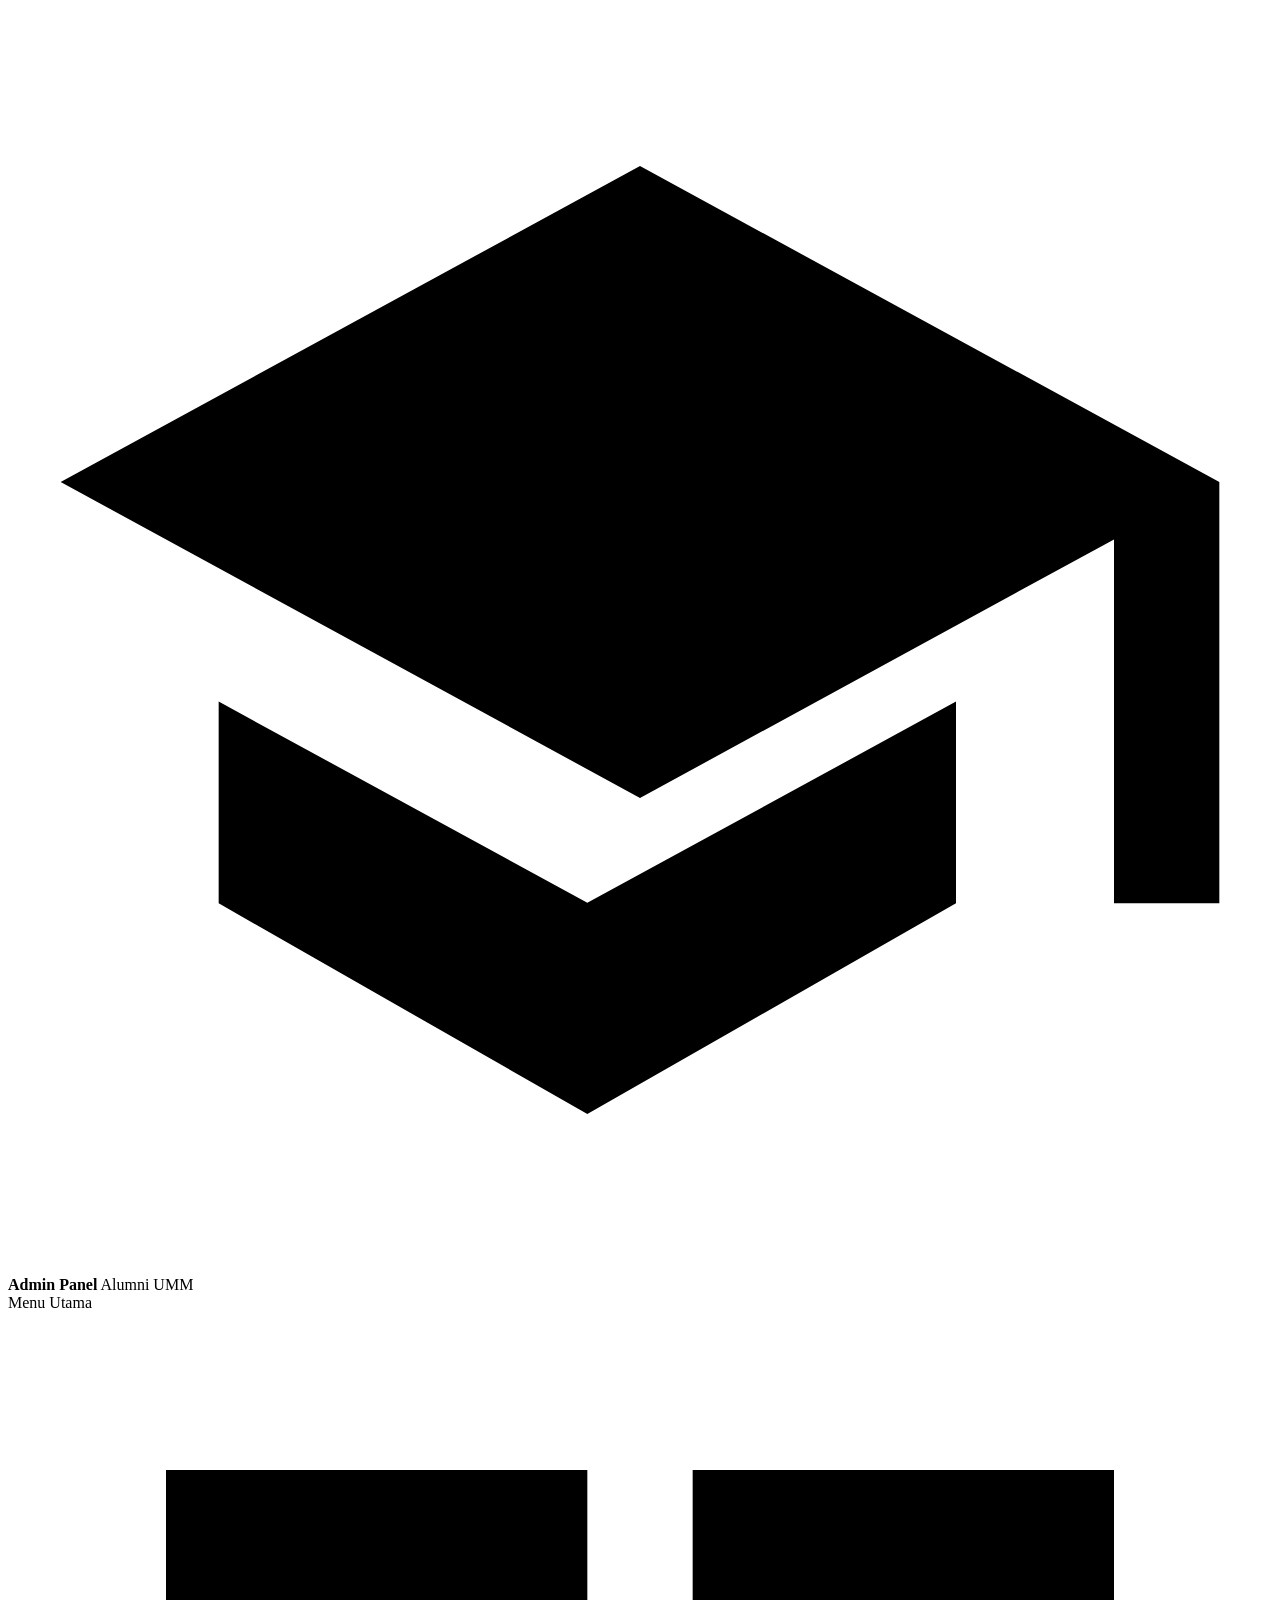
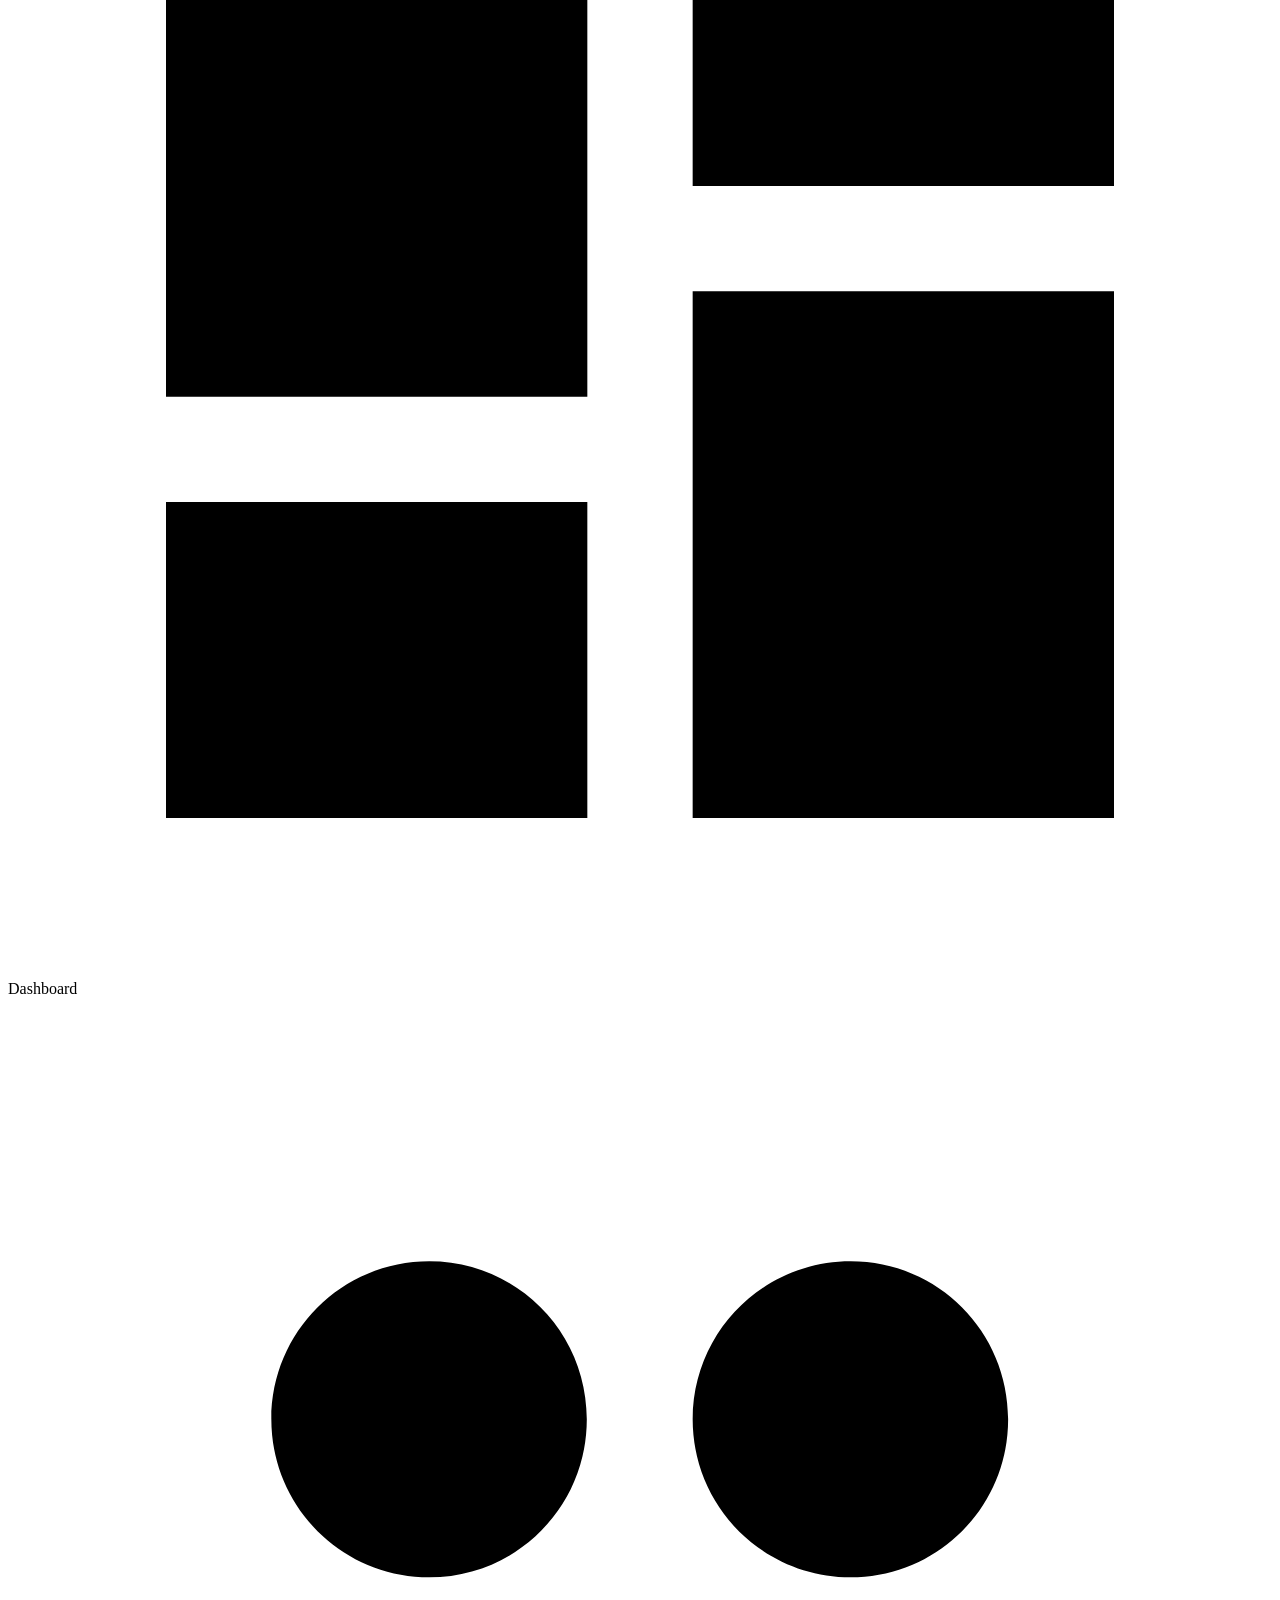
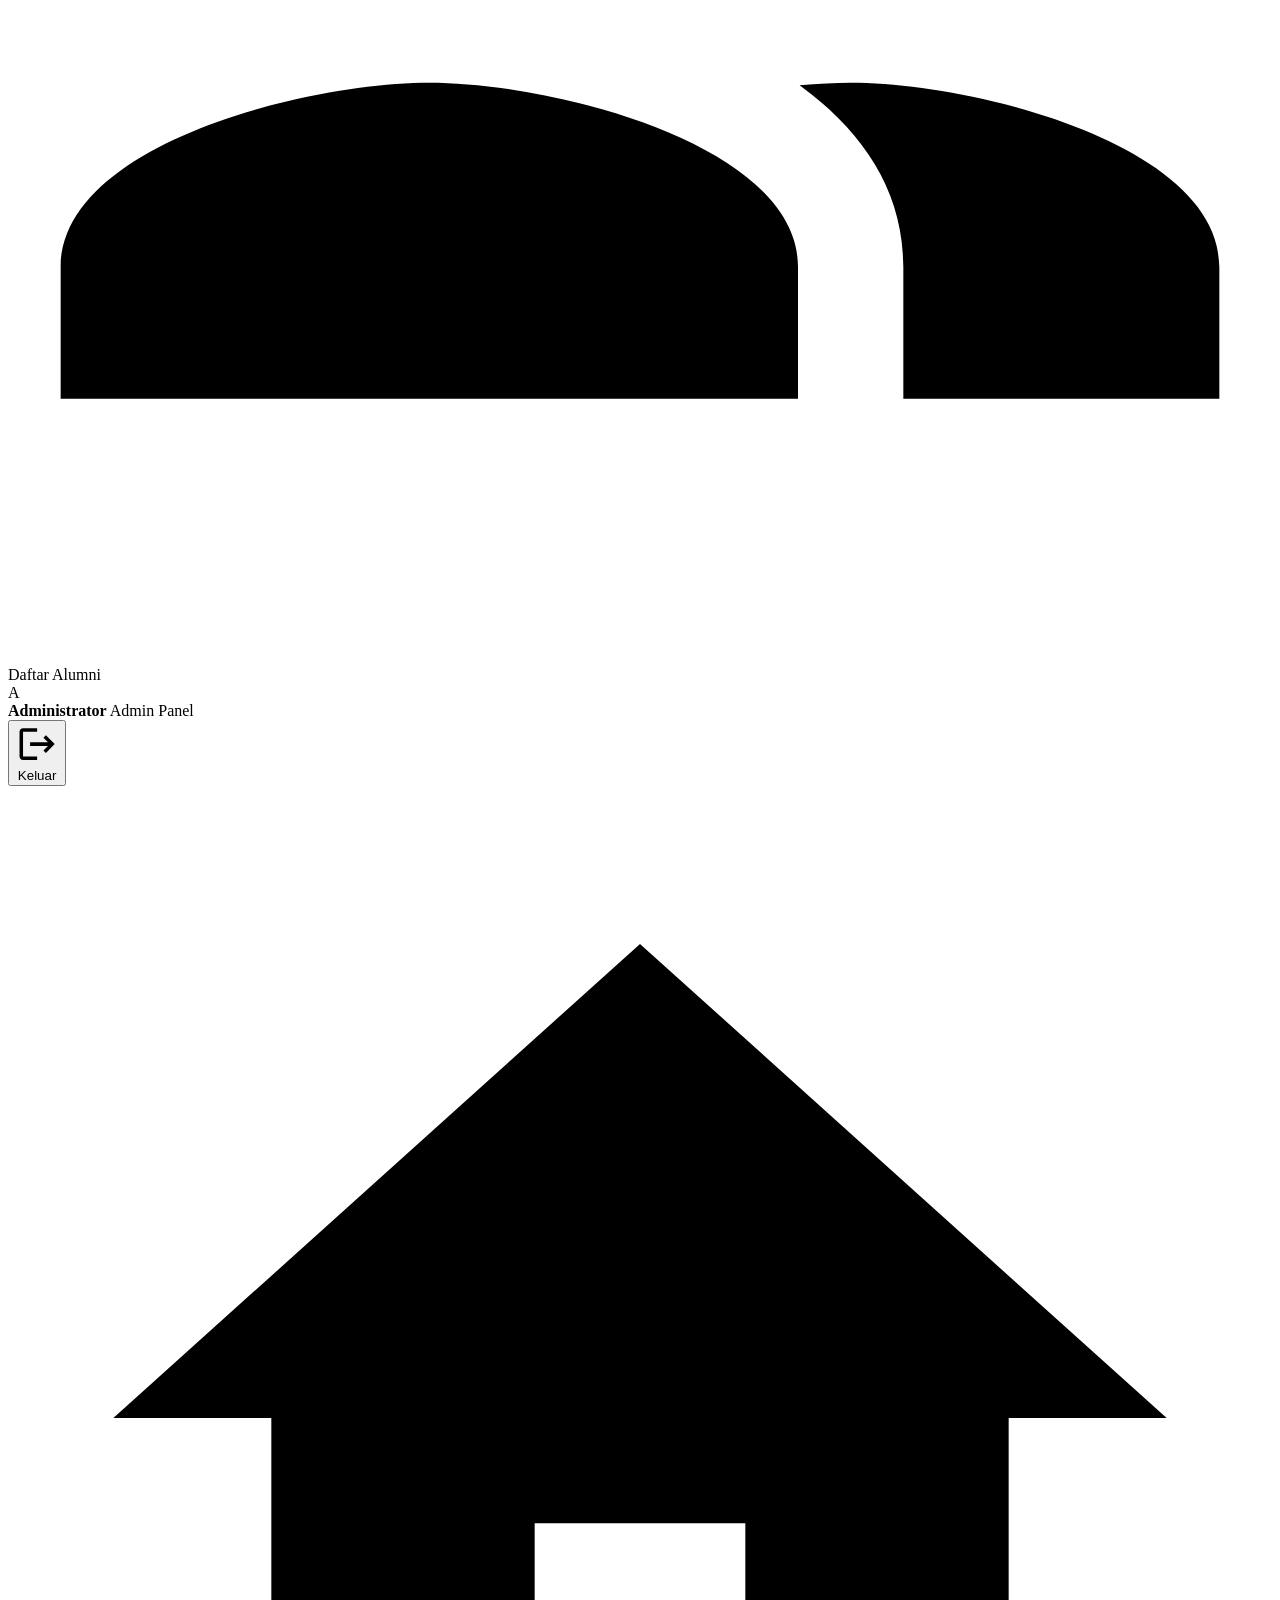
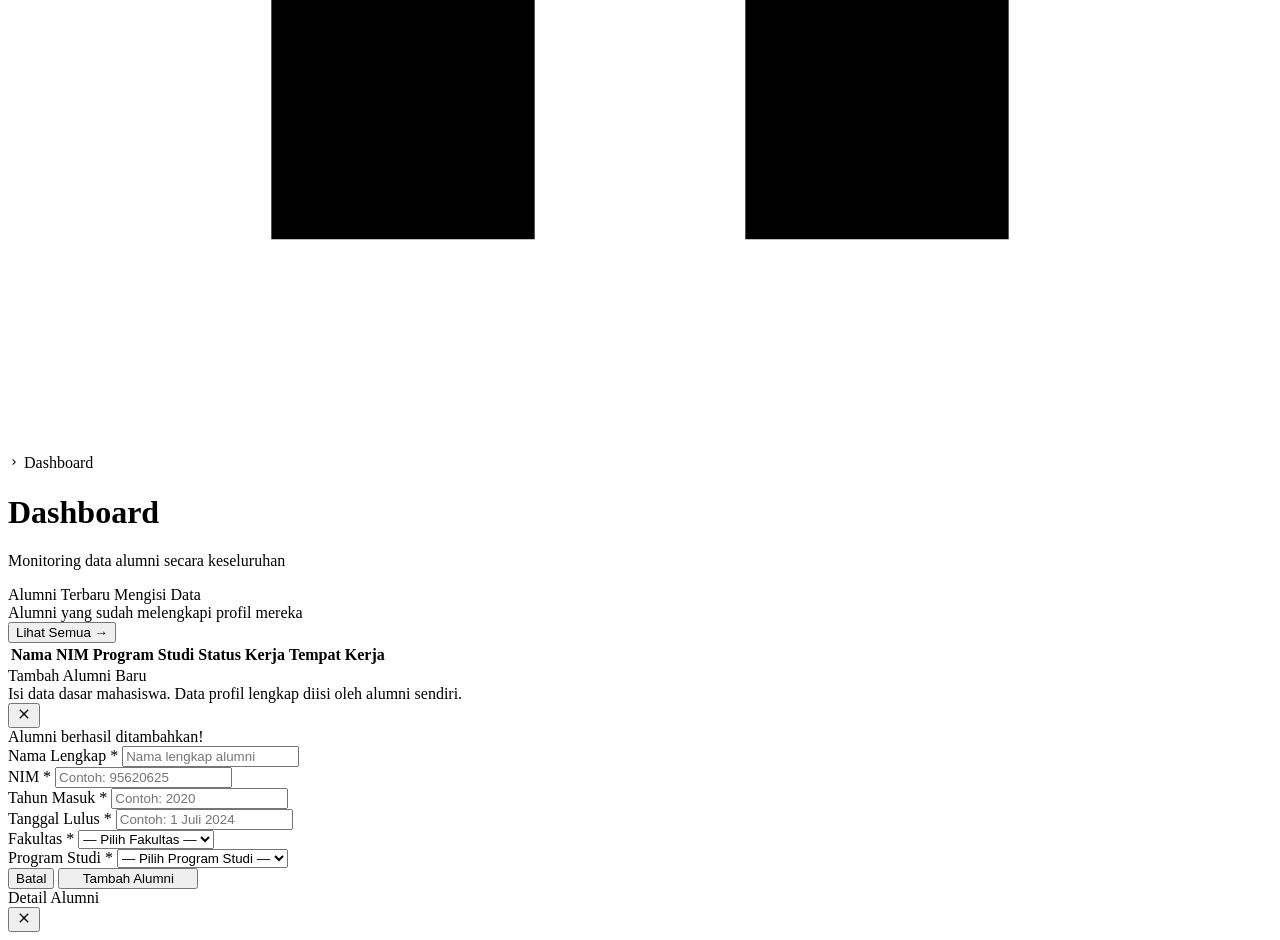
==== pages/dashboard-admin.html @ e49fd993 "Rename dashboard-admin.html to pages/dashboard-admin.html" ====
<!DOCTYPE html>
<html lang="id">
<head>
  <meta charset="UTF-8">
  <meta name="viewport" content="width=device-width, initial-scale=1.0">
  <title>Dashboard Admin — Alumni UMM</title>
  <link rel="stylesheet" href="../css/style.css">
</head>
<body>
<div class="dashboard-layout">

  <!-- SIDEBAR -->
  <aside class="sidebar">
    <div class="sidebar-header">
      <div class="sidebar-brand">
        <div class="sidebar-brand-icon">
          <svg viewBox="0 0 24 24"><path d="M12 3L1 9l11 6 9-4.91V17h2V9L12 3zm-1 13.99l-7-3.82V17l7 4 7-4v-3.83l-7 3.82z"/></svg>
        </div>
        <div class="sidebar-brand-text">
          <strong>Admin Panel</strong>
          <span>Alumni UMM</span>
        </div>
      </div>
    </div>

    <nav class="sidebar-nav">
      <div class="sidebar-section-label">Menu Utama</div>
      <a class="nav-item active" onclick="showPage('dashboard')">
        <svg viewBox="0 0 24 24" fill="currentColor"><path d="M3 13h8V3H3v10zm0 8h8v-6H3v6zm10 0h8V11h-8v10zm0-18v6h8V3h-8z"/></svg>
        Dashboard
      </a>
      <a class="nav-item" onclick="showPage('alumni')">
        <svg viewBox="0 0 24 24" fill="currentColor"><path d="M16 11c1.66 0 2.99-1.34 2.99-3S17.66 5 16 5c-1.66 0-3 1.34-3 3s1.34 3 3 3zm-8 0c1.66 0 2.99-1.34 2.99-3S9.66 5 8 5C6.34 5 5 6.34 5 8s1.34 3 3 3zm0 2c-2.33 0-7 1.17-7 3.5V19h14v-2.5c0-2.33-4.67-3.5-7-3.5zm8 0c-.29 0-.62.02-.97.05 1.16.84 1.97 1.97 1.97 3.45V19h6v-2.5c0-2.33-4.67-3.5-7-3.5z"/></svg>
        Daftar Alumni
      </a>
    </nav>

    <div class="sidebar-footer">
      <div class="user-info">
        <div class="user-avatar">A</div>
        <div class="user-meta">
          <strong>Administrator</strong>
          <span>Admin Panel</span>
        </div>
      </div>
      <button class="btn-logout" onclick="doLogout()">
        <svg viewBox="0 0 24 24" fill="currentColor"><path d="M17 7l-1.41 1.41L18.17 11H8v2h10.17l-2.58 2.58L17 17l5-5zM4 5h8V3H4c-1.1 0-2 .9-2 2v14c0 1.1.9 2 2 2h8v-2H4V5z"/></svg>
        Keluar
      </button>
    </div>
  </aside>

  <!-- MAIN CONTENT -->
  <main class="main-content">
    <header class="topbar">
      <div class="topbar-breadcrumb">
        <svg viewBox="0 0 24 24" fill="currentColor"><path d="M10 20v-6h4v6h5v-8h3L12 3 2 12h3v8z"/></svg>
        <svg viewBox="0 0 24 24" fill="currentColor" style="width:12px;height:12px"><path d="M10 6L8.59 7.41 13.17 12l-4.58 4.59L10 18l6-6z"/></svg>
        <span class="current" id="breadcrumb">Dashboard</span>
      </div>
      <div class="topbar-date" id="dateDisplay"></div>
    </header>

    <!-- PAGE: DASHBOARD -->
    <div class="page-content" id="page-dashboard">
      <div class="page-header">
        <h1 class="page-title">Dashboard</h1>
        <p class="page-desc">Monitoring data alumni secara keseluruhan</p>
      </div>

      <div class="stats-grid" id="statsGrid"></div>

      <!-- Quick table preview -->
      <div class="table-wrapper">
        <div class="table-header">
          <div>
            <div class="table-title">Alumni Terbaru Mengisi Data</div>
            <div class="table-subtitle">Alumni yang sudah melengkapi profil mereka</div>
          </div>
          <button class="btn btn-secondary btn-sm" onclick="showPage('alumni')">Lihat Semua →</button>
        </div>
        <div class="table-scroll">
          <table>
            <thead>
              <tr>
                <th>Nama</th>
                <th>NIM</th>
                <th>Program Studi</th>
                <th>Status Kerja</th>
                <th>Tempat Kerja</th>
              </tr>
            </thead>
            <tbody id="dashboardTableBody"></tbody>
          </table>
        </div>
      </div>
    </div>

    <!-- PAGE: DAFTAR ALUMNI -->
    <div class="page-content" id="page-alumni" style="display:none">
      <div class="page-header" style="display:flex;align-items:center;justify-content:space-between;flex-wrap:wrap;gap:1rem">
        <div>
          <h1 class="page-title">Daftar Alumni</h1>
          <p class="page-desc">Kelola dan pantau data seluruh alumni</p>
        </div>
        <button class="btn btn-primary btn-sm" onclick="openAddModal()">
          <svg viewBox="0 0 24 24" width="16" height="16" fill="white"><path d="M19 13h-6v6h-2v-6H5v-2h6V5h2v6h6v2z"/></svg>
          Tambah Alumni Baru
        </button>
      </div>

      <div class="table-wrapper">
        <div class="table-header">
          <div>
            <div class="table-title">Data Alumni</div>
            <div class="table-subtitle" id="tableSubtitle">Memuat data...</div>
          </div>
          <div class="table-controls">
            <input type="text" class="search-input" id="searchInput" placeholder="🔍 Cari nama / NIM...">
            <select class="filter-select" id="filterStatus">
              <option value="">Semua Status</option>
              <option value="filled">Sudah Isi</option>
              <option value="empty">Belum Isi</option>
            </select>
            <select class="filter-select" id="filterFakultas">
              <option value="">Semua Fakultas</option>
            </select>
          </div>
        </div>
        <div class="table-scroll">
          <table>
            <thead>
              <tr>
                <th>#</th>
                <th>Nama Alumni</th>
                <th>NIM</th>
                <th>Fakultas / Prodi</th>
                <th>Tahun Lulus</th>
                <th>Status Data</th>
                <th>Status Kerja</th>
                <th>Aksi</th>
              </tr>
            </thead>
            <tbody id="alumniTableBody"></tbody>
          </table>
        </div>
        <div class="table-footer">
          <span id="tableInfo"></span>
          <div class="pagination" id="pagination"></div>
        </div>
      </div>
    </div>
  </main>
</div>

<!-- MODAL: TAMBAH ALUMNI -->
<div class="modal-overlay" id="addModal">
  <div class="modal">
    <div class="modal-header">
      <div>
        <div class="modal-title">Tambah Alumni Baru</div>
        <div class="modal-subtitle">Isi data dasar mahasiswa. Data profil lengkap diisi oleh alumni sendiri.</div>
      </div>
      <button class="modal-close" onclick="closeModal('addModal')">
        <svg viewBox="0 0 24 24" width="16" height="16" fill="currentColor"><path d="M19 6.41L17.59 5 12 10.59 6.41 5 5 6.41 10.59 12 5 17.59 6.41 19 12 13.41 17.59 19 19 17.59 13.41 12z"/></svg>
      </button>
    </div>
    <div class="modal-body">
      <div class="error-msg" id="addError"></div>
      <div class="success-msg" id="addSuccess">Alumni berhasil ditambahkan!</div>

      <div class="form-group">
        <label class="form-label">Nama Lengkap *</label>
        <input type="text" id="add_nama" class="form-control" placeholder="Nama lengkap alumni">
      </div>
      <div class="form-grid">
        <div class="form-group">
          <label class="form-label">NIM *</label>
          <input type="text" id="add_nim" class="form-control" placeholder="Contoh: 95620625">
        </div>
        <div class="form-group">
          <label class="form-label">Tahun Masuk *</label>
          <input type="text" id="add_tahun_masuk" class="form-control" placeholder="Contoh: 2020">
        </div>
      </div>
      <div class="form-group">
        <label class="form-label">Tanggal Lulus *</label>
        <input type="text" id="add_tanggal_lulus" class="form-control" placeholder="Contoh: 1 Juli 2024">
      </div>
      <div class="form-group">
        <label class="form-label">Fakultas *</label>
        <select id="add_fakultas" class="form-control">
          <option value="">— Pilih Fakultas —</option>
        </select>
      </div>
      <div class="form-group">
        <label class="form-label">Program Studi *</label>
        <select id="add_prodi" class="form-control">
          <option value="">— Pilih Program Studi —</option>
        </select>
      </div>
    </div>
    <div class="modal-footer">
      <button class="btn btn-secondary" onclick="closeModal('addModal')">Batal</button>
      <button class="btn btn-primary" onclick="submitAddAlumni()" style="width:auto;min-width:140px">
        Tambah Alumni
      </button>
    </div>
  </div>
</div>

<!-- MODAL: DETAIL ALUMNI -->
<div class="modal-overlay" id="detailModal">
  <div class="modal" style="max-width:580px">
    <div class="modal-header">
      <div>
        <div class="modal-title" id="detailName">Detail Alumni</div>
        <div class="modal-subtitle" id="detailSubtitle"></div>
      </div>
      <button class="modal-close" onclick="closeModal('detailModal')">
        <svg viewBox="0 0 24 24" width="16" height="16" fill="currentColor"><path d="M19 6.41L17.59 5 12 10.59 6.41 5 5 6.41 10.59 12 5 17.59 6.41 19 12 13.41 17.59 19 19 17.59 13.41 12z"/></svg>
      </button>
    </div>
    <div class="modal-body" id="detailBody"></div>
  </div>
</div>

<!-- TOAST -->
<div class="toast" id="toast">
  <span class="toast-icon" id="toastIcon"></span>
  <span id="toastMsg"></span>
</div>

<script src="../js/script.js"></script>
<script>
  // Auth guard
  if (!isAdminLoggedIn()) window.location.href = 'admin-login.html';

  // Date display
  const d = new Date();
  document.getElementById('dateDisplay').textContent = d.toLocaleDateString('id-ID', {
    weekday: 'short', day: 'numeric', month: 'short', year: 'numeric'
  });

  // Populate fakultas filter and add modal
  const fSel = document.getElementById('filterFakultas');
  const addFakSel = document.getElementById('add_fakultas');
  FAKULTAS_LIST.forEach(f => {
    fSel.innerHTML += `<option value="${f}">${f}</option>`;
    addFakSel.innerHTML += `<option value="${f}">${f}</option>`;
  });

  const addProdiSel = document.getElementById('add_prodi');
  PRODI_LIST.forEach(p => {
    addProdiSel.innerHTML += `<option value="${p}">${p}</option>`;
  });

  // =====================
  // PAGE NAVIGATION
  // =====================
  function showPage(page) {
    document.getElementById('page-dashboard').style.display = page === 'dashboard' ? 'block' : 'none';
    document.getElementById('page-alumni').style.display = page === 'alumni' ? 'block' : 'none';
    document.querySelectorAll('.nav-item').forEach((el, i) => {
      el.classList.toggle('active', (page === 'dashboard' && i === 0) || (page === 'alumni' && i === 1));
    });
    document.getElementById('breadcrumb').textContent = page === 'dashboard' ? 'Dashboard' : 'Daftar Alumni';
    if (page === 'dashboard') renderDashboard();
    if (page === 'alumni') { currentPage = 1; renderTable(); }
  }

  // =====================
  // DASHBOARD
  // =====================
  function renderDashboard() {
    const s = getStats();
    const pct = s.total > 0 ? Math.round((s.filled / s.total) * 100) : 0;

    document.getElementById('statsGrid').innerHTML = `
      <div class="stat-card" style="animation-delay:0s">
        <div class="stat-icon red">
          <svg viewBox="0 0 24 24"><path d="M16 11c1.66 0 2.99-1.34 2.99-3S17.66 5 16 5c-1.66 0-3 1.34-3 3s1.34 3 3 3zm-8 0c1.66 0 2.99-1.34 2.99-3S9.66 5 8 5C6.34 5 5 6.34 5 8s1.34 3 3 3zm0 2c-2.33 0-7 1.17-7 3.5V19h14v-2.5c0-2.33-4.67-3.5-7-3.5zm8 0c-.29 0-.62.02-.97.05 1.16.84 1.97 1.97 1.97 3.45V19h6v-2.5c0-2.33-4.67-3.5-7-3.5z"/></svg>
        </div>
        <div class="stat-info">
          <div class="stat-label">Total Alumni</div>
          <div class="stat-value red">${s.total}</div>
        </div>
      </div>
      <div class="stat-card" style="animation-delay:0.1s">
        <div class="stat-icon green">
          <svg viewBox="0 0 24 24"><path d="M9 16.17L4.83 12l-1.42 1.41L9 19 21 7l-1.41-1.41L9 16.17z"/></svg>
        </div>
        <div class="stat-info">
          <div class="stat-label">Data Terisi</div>
          <div class="stat-value green">${s.filled}</div>
        </div>
      </div>
      <div class="stat-card" style="animation-delay:0.2s">
        <div class="stat-icon amber">
          <svg viewBox="0 0 24 24"><path d="M12 2C6.48 2 2 6.48 2 12s4.48 10 10 10 10-4.48 10-10S17.52 2 12 2zm1 15h-2v-2h2v2zm0-4h-2V7h2v6z"/></svg>
        </div>
        <div class="stat-info">
          <div class="stat-label">Belum Isi</div>
          <div class="stat-value amber">${s.empty}</div>
        </div>
      </div>
      <div class="stat-card" style="animation-delay:0.3s">
        <div class="stat-icon teal">
          <svg viewBox="0 0 24 24"><path d="M19 3H5c-1.1 0-2 .9-2 2v14c0 1.1.9 2 2 2h14c1.1 0 2-.9 2-2V5c0-1.1-.9-2-2-2zM9 17H7v-7h2v7zm4 0h-2V7h2v10zm4 0h-2v-4h2v4z"/></svg>
        </div>
        <div class="stat-info">
          <div class="stat-label">Kelengkapan</div>
          <div class="stat-value teal">${pct}%</div>
        </div>
      </div>
    `;

    // Quick table - filled alumni
    const filled = getAllAlumni().filter(a => isDataFilled(a)).slice(0, 8);
    const tbody = document.getElementById('dashboardTableBody');
    if (filled.length === 0) {
      tbody.innerHTML = `<tr><td colspan="5" style="text-align:center;color:var(--text-muted);padding:2rem">Belum ada alumni yang mengisi data</td></tr>`;
      return;
    }
    tbody.innerHTML = filled.map(a => `
      <tr>
        <td class="td-nama">${a.nama}</td>
        <td class="td-nim">${a.nim}</td>
        <td class="td-prodi" style="font-size:0.8rem;color:var(--text-secondary)">${a.prodi}</td>
        <td>${a.status ? `<span class="badge badge-${a.status.toLowerCase()}">${a.status}</span>` : '<span style="color:var(--text-muted);font-size:0.8rem">—</span>'}</td>
        <td style="font-size:0.82rem;color:var(--text-secondary)">${a.tempat_kerja || '—'}</td>
      </tr>
    `).join('');
  }

  // =====================
  // ALUMNI TABLE
  // =====================
  let currentPage = 1;
  const perPage = 15;
  let filteredData = [];

  function renderTable() {
    const search = document.getElementById('searchInput').value.toLowerCase();
    const statusF = document.getElementById('filterStatus').value;
    const fakultasF = document.getElementById('filterFakultas').value;

    let data = getAllAlumni();

    if (search) {
      data = data.filter(a =>
        a.nama.toLowerCase().includes(search) ||
        a.nim.toLowerCase().includes(search) ||
        a.prodi.toLowerCase().includes(search)
      );
    }

    if (statusF === 'filled') data = data.filter(a => isDataFilled(a));
    if (statusF === 'empty') data = data.filter(a => !isDataFilled(a));
    if (fakultasF) data = data.filter(a => a.fakultas === fakultasF);

    filteredData = data;
    const total = data.length;
    const pages = Math.ceil(total / perPage);
    const start = (currentPage - 1) * perPage;
    const pageData = data.slice(start, start + perPage);

    document.getElementById('tableSubtitle').textContent = `${total} alumni ditemukan`;
    document.getElementById('tableInfo').textContent = `Menampilkan ${start + 1}–${Math.min(start + perPage, total)} dari ${total} data`;

    const tbody = document.getElementById('alumniTableBody');
    if (pageData.length === 0) {
      tbody.innerHTML = `<tr><td colspan="8" style="text-align:center;padding:2.5rem;color:var(--text-muted)">Tidak ada data yang ditemukan</td></tr>`;
    } else {
      tbody.innerHTML = pageData.map((a, i) => {
        const filled = isDataFilled(a);
        return `
          <tr>
            <td style="color:var(--text-muted);font-size:0.8rem">${start + i + 1}</td>
            <td class="td-nama">${a.nama}</td>
            <td class="td-nim">${a.nim}</td>
            <td>
              <div style="font-size:0.82rem;font-weight:600">${a.fakultas}</div>
              <div style="font-size:0.75rem;color:var(--text-muted)">${a.prodi}</div>
            </td>
            <td style="font-family:var(--font-mono);font-size:0.8rem">${a.tanggal_lulus || '—'}</td>
            <td><span class="badge ${filled ? 'badge-filled' : 'badge-empty'}">${filled ? '✓ Sudah Isi' : '○ Belum Isi'}</span></td>
            <td>${a.status ? `<span class="badge badge-${a.status.toLowerCase()}">${a.status}</span>` : '<span style="color:var(--text-muted);font-size:0.8rem">—</span>'}</td>
            <td>
              <button class="btn btn-secondary btn-sm" onclick="openDetail('${a.nim}')">Lihat</button>
            </td>
          </tr>
        `;
      }).join('');
    }

    // Pagination
    const pag = document.getElementById('pagination');
    pag.innerHTML = '';
    for (let p = 1; p <= Math.min(pages, 7); p++) {
      pag.innerHTML += `<button class="page-btn ${p === currentPage ? 'active' : ''}" onclick="goPage(${p})">${p}</button>`;
    }
    if (pages > 7) pag.innerHTML += `<button class="page-btn" disabled>...</button>`;
  }

  function goPage(p) { currentPage = p; renderTable(); }

  document.getElementById('searchInput').addEventListener('input', () => { currentPage = 1; renderTable(); });
  document.getElementById('filterStatus').addEventListener('change', () => { currentPage = 1; renderTable(); });
  document.getElementById('filterFakultas').addEventListener('change', () => { currentPage = 1; renderTable(); });

  // =====================
  // DETAIL MODAL
  // =====================
  function openDetail(nim) {
    const a = getAlumniByNIM(nim);
    if (!a) return;
    document.getElementById('detailName').textContent = a.nama;
    document.getElementById('detailSubtitle').textContent = `${a.prodi} · NIM ${a.nim}`;

    const val = (v) => v ? `<span class="detail-item-value">${v}</span>` : `<span class="detail-item-value empty">Belum diisi</span>`;
    const social = (label, url) => url ?
      `<a class="social-link" href="${url}" target="_blank">${label}</a>` :
      `<span class="social-link" style="opacity:0.4">${label}</span>`;

    document.getElementById('detailBody').innerHTML = `
      <div class="detail-section-title">📋 Data Akademik</div>
      <div class="detail-grid">
        <div class="detail-item"><div class="detail-item-label">Fakultas</div>${val(a.fakultas)}</div>
        <div class="detail-item"><div class="detail-item-label">Program Studi</div>${val(a.prodi)}</div>
        <div class="detail-item"><div class="detail-item-label">Tahun Masuk</div>${val(a.tahun_masuk)}</div>
        <div class="detail-item"><div class="detail-item-label">Tanggal Lulus</div>${val(a.tanggal_lulus)}</div>
      </div>

      <div class="detail-section-title">📞 Kontak Pribadi</div>
      <div class="detail-grid">
        <div class="detail-item"><div class="detail-item-label">Email</div>${val(a.email)}</div>
        <div class="detail-item"><div class="detail-item-label">No. HP</div>${val(a.no_hp)}</div>
      </div>
      <div style="margin-top:0.5rem">
        <div class="detail-item-label" style="margin-bottom:0.5rem">Media Sosial Pribadi</div>
        <div class="social-links">
          ${social('LinkedIn', a.linkedin)}
          ${social('Instagram', a.instagram)}
          ${social('Facebook', a.facebook)}
          ${social('TikTok', a.tiktok)}
        </div>
      </div>

      <div class="detail-section-title">💼 Data Pekerjaan</div>
      <div class="detail-grid">
        <div class="detail-item"><div class="detail-item-label">Status</div>${a.status ? `<span class="badge badge-${a.status.toLowerCase()}">${a.status}</span>` : val('')}</div>
        <div class="detail-item"><div class="detail-item-label">Posisi / Jabatan</div>${val(a.posisi)}</div>
        <div class="detail-item" style="grid-column:span 2"><div class="detail-item-label">Tempat Kerja</div>${val(a.tempat_kerja)}</div>
        <div class="detail-item" style="grid-column:span 2"><div class="detail-item-label">Alamat Kerja</div>${val(a.alamat_kerja)}</div>
      </div>
      <div style="margin-top:0.5rem">
        <div class="detail-item-label" style="margin-bottom:0.5rem">Sosial Media Tempat Kerja</div>
        ${a.sosmed_tempat_kerja ? `<a class="social-link" href="${a.sosmed_tempat_kerja}" target="_blank">🔗 Lihat Halaman</a>` : `<span style="font-size:0.82rem;color:var(--text-muted)">Belum diisi</span>`}
      </div>
    `;

    document.getElementById('detailModal').classList.add('open');
  }

  // =====================
  // ADD MODAL
  // =====================
  function openAddModal() {
    ['add_nama','add_nim','add_tahun_masuk','add_tanggal_lulus'].forEach(id => document.getElementById(id).value = '');
    document.getElementById('add_fakultas').value = '';
    document.getElementById('add_prodi').value = '';
    document.getElementById('addError').classList.remove('show');
    document.getElementById('addSuccess').classList.remove('show');
    document.getElementById('addModal').classList.add('open');
  }

  function submitAddAlumni() {
    const err = document.getElementById('addError');
    err.classList.remove('show');
    const data = {
      nama: document.getElementById('add_nama').value.trim(),
      nim: document.getElementById('add_nim').value.trim(),
      tahun_masuk: document.getElementById('add_tahun_masuk').value.trim(),
      tanggal_lulus: document.getElementById('add_tanggal_lulus').value.trim(),
      fakultas: document.getElementById('add_fakultas').value,
      prodi: document.getElementById('add_prodi').value,
      email: '', no_hp: '', tempat_kerja: '', alamat_kerja: '', posisi: '', status: '',
    };

    if (!data.nama || !data.nim || !data.fakultas || !data.prodi || !data.tahun_masuk || !data.tanggal_lulus) {
      err.textContent = 'Semua field wajib diisi.';
      err.classList.add('show');
      return;
    }

    if (!addAlumni(data)) {
      err.textContent = `NIM ${data.nim} sudah terdaftar dalam sistem.`;
      err.classList.add('show');
      return;
    }

    document.getElementById('addSuccess').classList.add('show');
    showToast('Alumni berhasil ditambahkan!', 'success');
    setTimeout(() => {
      closeModal('addModal');
      renderDashboard();
      if (document.getElementById('page-alumni').style.display !== 'none') renderTable();
    }, 1200);
  }

  // =====================
  // UTILS
  // =====================
  function closeModal(id) {
    document.getElementById(id).classList.remove('open');
  }

  function doLogout() {
    logout();
    window.location.href = 'admin-login.html';
  }

  function showToast(msg, type = 'success') {
    const toast = document.getElementById('toast');
    const icon = type === 'success'
      ? `<svg viewBox="0 0 24 24" width="18" height="18" fill="#10b981"><path d="M9 16.17L4.83 12l-1.42 1.41L9 19 21 7l-1.41-1.41z"/></svg>`
      : `<svg viewBox="0 0 24 24" width="18" height="18" fill="#e74c3c"><path d="M12 2C6.48 2 2 6.48 2 12s4.48 10 10 10 10-4.48 10-10S17.52 2 12 2zm1 15h-2v-2h2v2zm0-4h-2V7h2v6z"/></svg>`;
    document.getElementById('toastIcon').innerHTML = icon;
    document.getElementById('toastMsg').textContent = msg;
    toast.className = `toast ${type} show`;
    setTimeout(() => toast.classList.remove('show'), 3000);
  }

  // Close modal on overlay click
  document.querySelectorAll('.modal-overlay').forEach(el => {
    el.addEventListener('click', e => { if (e.target === el) el.classList.remove('open'); });
  });

  // Initial render
  renderDashboard();
</script>
</body>
</html>
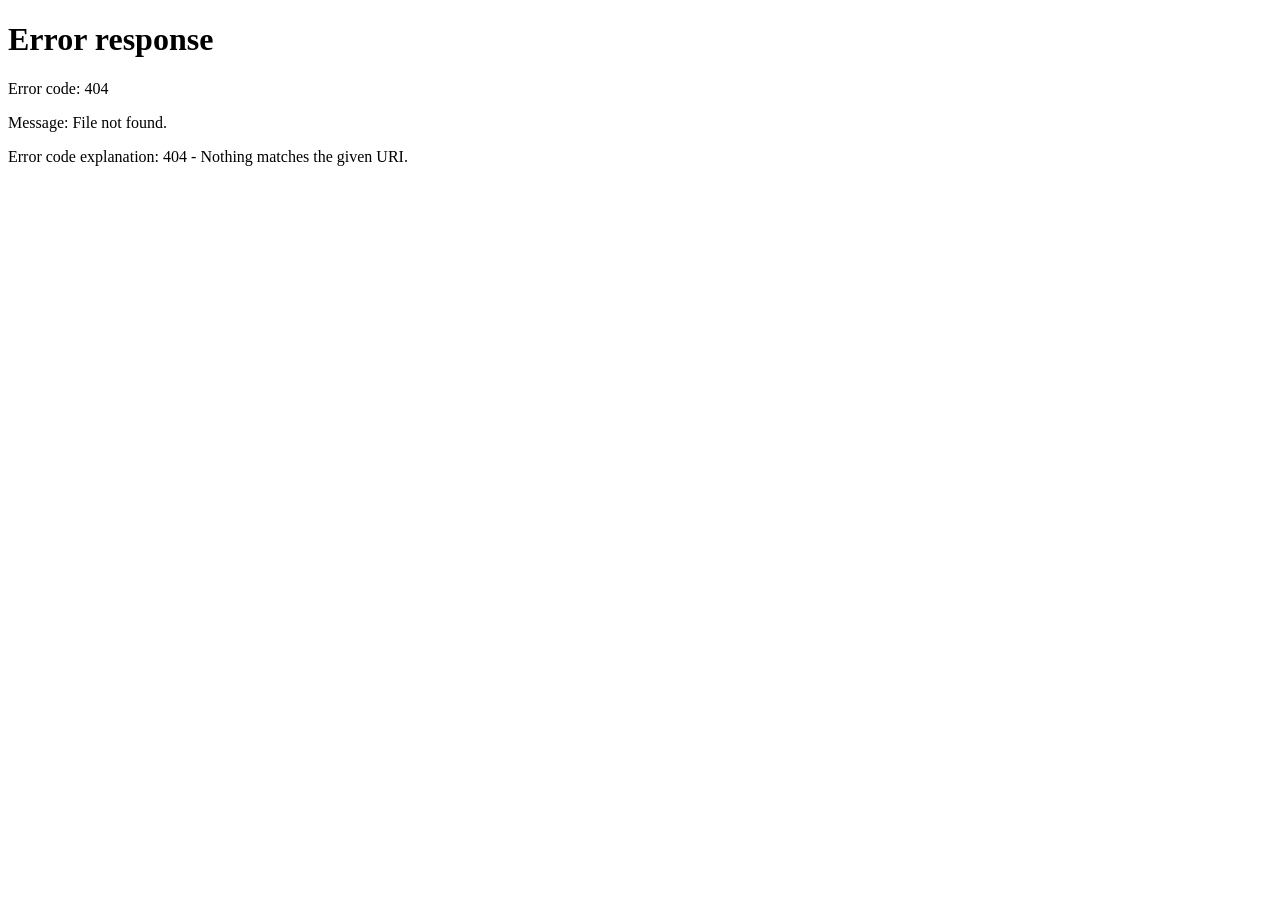
==== commit fe353a51: "Update dashboard-admin.html" ====
--- a/pages/dashboard-admin.html
+++ b/pages/dashboard-admin.html
@@ -231,10 +231,10 @@
   <span id="toastMsg"></span>
 </div>
 
-<script src="../js/script.js"></script>
+<script src="../JS/script.js"></script>
 <script>
   // Auth guard
-  if (!isAdminLoggedIn()) window.location.href = 'admin-login.html';
+  if (!isAdminLoggedIn()) window.location.href = 'pages/login-admin.html';
 
   // Date display
   const d = new Date();
@@ -518,7 +518,7 @@
 
   function doLogout() {
     logout();
-    window.location.href = 'admin-login.html';
+    window.location.href = 'pages/login-admin.html';
   }
 
   function showToast(msg, type = 'success') {
--- a/css/style.css
+++ b/css/style.css
@@ -0,0 +1,1052 @@
+/* =============================================
+   ALUMNI TRACKER - MAIN STYLES
+   Universitas Muhammadiyah Malang
+   ============================================= */
+
+@import url('https://fonts.googleapis.com/css2?family=Plus+Jakarta+Sans:wght@300;400;500;600;700;800&family=Space+Mono:wght@400;700&display=swap');
+
+:root {
+  --bg-base: #0a0c10;
+  --bg-card: #111318;
+  --bg-card-hover: #161820;
+  --bg-sidebar: #0d0f14;
+  --bg-input: #1a1d24;
+  --border: #1f2230;
+  --border-active: #2a2d3e;
+
+  --red-primary: #c0392b;
+  --red-hover: #e74c3c;
+  --red-glow: rgba(192, 57, 43, 0.25);
+  --red-subtle: rgba(192, 57, 43, 0.08);
+
+  --teal: #0fb5ae;
+  --teal-subtle: rgba(15, 181, 174, 0.1);
+  --amber: #f59e0b;
+  --amber-subtle: rgba(245, 158, 11, 0.1);
+  --green: #10b981;
+  --green-subtle: rgba(16, 185, 129, 0.1);
+
+  --text-primary: #f0f2f8;
+  --text-secondary: #8b91a8;
+  --text-muted: #4a5068;
+
+  --font-main: 'Plus Jakarta Sans', sans-serif;
+  --font-mono: 'Space Mono', monospace;
+
+  --radius-sm: 6px;
+  --radius-md: 12px;
+  --radius-lg: 18px;
+  --radius-xl: 24px;
+
+  --shadow-card: 0 4px 24px rgba(0,0,0,0.4);
+  --shadow-glow: 0 0 40px rgba(192, 57, 43, 0.15);
+  --transition: all 0.2s ease;
+}
+
+*, *::before, *::after { box-sizing: border-box; margin: 0; padding: 0; }
+
+html { scroll-behavior: smooth; }
+
+body {
+  font-family: var(--font-main);
+  background: var(--bg-base);
+  color: var(--text-primary);
+  min-height: 100vh;
+  line-height: 1.6;
+  -webkit-font-smoothing: antialiased;
+}
+
+/* =============================================
+   SCROLLBAR
+   ============================================= */
+::-webkit-scrollbar { width: 5px; }
+::-webkit-scrollbar-track { background: var(--bg-base); }
+::-webkit-scrollbar-thumb { background: var(--border-active); border-radius: 3px; }
+::-webkit-scrollbar-thumb:hover { background: var(--red-primary); }
+
+/* =============================================
+   TYPOGRAPHY
+   ============================================= */
+h1, h2, h3, h4 { font-weight: 700; letter-spacing: -0.02em; }
+h1 { font-size: clamp(1.8rem, 4vw, 2.8rem); }
+h2 { font-size: clamp(1.4rem, 3vw, 2rem); }
+h3 { font-size: 1.2rem; }
+
+/* =============================================
+   AUTH PAGES (LOGIN)
+   ============================================= */
+.auth-wrapper {
+  min-height: 100vh;
+  display: grid;
+  place-items: center;
+  padding: 2rem;
+  background: var(--bg-base);
+  position: relative;
+  overflow: hidden;
+}
+
+.auth-wrapper::before {
+  content: '';
+  position: absolute;
+  top: -20%;
+  right: -10%;
+  width: 600px;
+  height: 600px;
+  background: radial-gradient(circle, rgba(192,57,43,0.12) 0%, transparent 70%);
+  pointer-events: none;
+}
+
+.auth-wrapper::after {
+  content: '';
+  position: absolute;
+  bottom: -20%;
+  left: -10%;
+  width: 500px;
+  height: 500px;
+  background: radial-gradient(circle, rgba(15,181,174,0.06) 0%, transparent 70%);
+  pointer-events: none;
+}
+
+.auth-card {
+  width: 100%;
+  max-width: 440px;
+  background: var(--bg-card);
+  border: 1px solid var(--border);
+  border-radius: var(--radius-xl);
+  padding: 2.5rem;
+  position: relative;
+  z-index: 1;
+  animation: slideUp 0.5s ease;
+}
+
+@keyframes slideUp {
+  from { opacity: 0; transform: translateY(20px); }
+  to { opacity: 1; transform: translateY(0); }
+}
+
+.auth-logo {
+  width: 64px;
+  height: 64px;
+  background: linear-gradient(135deg, var(--red-primary), #8b0000);
+  border-radius: var(--radius-md);
+  display: flex;
+  align-items: center;
+  justify-content: center;
+  margin: 0 auto 1.5rem;
+  box-shadow: 0 8px 24px var(--red-glow);
+}
+
+.auth-logo svg { width: 32px; height: 32px; fill: white; }
+
+.auth-title {
+  text-align: center;
+  margin-bottom: 0.4rem;
+  font-size: 1.6rem;
+}
+
+.auth-subtitle {
+  text-align: center;
+  color: var(--text-secondary);
+  font-size: 0.875rem;
+  margin-bottom: 2rem;
+}
+
+.form-group { margin-bottom: 1.25rem; }
+
+.form-label {
+  display: block;
+  font-size: 0.75rem;
+  font-weight: 700;
+  letter-spacing: 0.08em;
+  text-transform: uppercase;
+  color: var(--text-secondary);
+  margin-bottom: 0.5rem;
+}
+
+.form-hint {
+  display: block;
+  font-size: 0.72rem;
+  color: var(--text-muted);
+  margin-bottom: 0.4rem;
+  font-style: italic;
+}
+
+.form-control {
+  width: 100%;
+  padding: 0.75rem 1rem;
+  background: var(--bg-input);
+  border: 1px solid var(--border);
+  border-radius: var(--radius-sm);
+  color: var(--text-primary);
+  font-family: var(--font-main);
+  font-size: 0.9rem;
+  transition: var(--transition);
+  outline: none;
+}
+
+.form-control:focus {
+  border-color: var(--red-primary);
+  box-shadow: 0 0 0 3px var(--red-glow);
+}
+
+.form-control::placeholder { color: var(--text-muted); }
+
+select.form-control {
+  cursor: pointer;
+  appearance: none;
+  background-image: url("data:image/svg+xml,%3Csvg xmlns='http://www.w3.org/2000/svg' width='12' height='12' viewBox='0 0 12 12'%3E%3Cpath fill='%238b91a8' d='M6 8L1 3h10z'/%3E%3C/svg%3E");
+  background-repeat: no-repeat;
+  background-position: right 1rem center;
+  padding-right: 2.5rem;
+}
+
+select.form-control option { background: var(--bg-card); }
+
+.btn {
+  display: inline-flex;
+  align-items: center;
+  justify-content: center;
+  gap: 0.5rem;
+  padding: 0.8rem 1.5rem;
+  border: none;
+  border-radius: var(--radius-sm);
+  font-family: var(--font-main);
+  font-weight: 700;
+  font-size: 0.9rem;
+  cursor: pointer;
+  transition: var(--transition);
+  text-decoration: none;
+  white-space: nowrap;
+}
+
+.btn-primary {
+  background: linear-gradient(135deg, var(--red-primary), #a93226);
+  color: white;
+  width: 100%;
+  box-shadow: 0 4px 16px var(--red-glow);
+}
+
+.btn-primary:hover {
+  background: linear-gradient(135deg, var(--red-hover), var(--red-primary));
+  transform: translateY(-1px);
+  box-shadow: 0 6px 20px var(--red-glow);
+}
+
+.btn-secondary {
+  background: transparent;
+  color: var(--text-secondary);
+  border: 1px solid var(--border);
+}
+
+.btn-secondary:hover {
+  background: var(--bg-input);
+  color: var(--text-primary);
+  border-color: var(--border-active);
+}
+
+.btn-ghost {
+  background: transparent;
+  color: var(--text-secondary);
+  font-size: 0.85rem;
+  font-weight: 500;
+  padding: 0.5rem 0;
+  width: 100%;
+}
+
+.btn-ghost:hover { color: var(--red-hover); }
+
+.btn-sm {
+  padding: 0.4rem 0.85rem;
+  font-size: 0.8rem;
+}
+
+.btn-success {
+  background: linear-gradient(135deg, #10b981, #059669);
+  color: white;
+  box-shadow: 0 4px 16px rgba(16,185,129,0.2);
+}
+.btn-success:hover { opacity: 0.9; transform: translateY(-1px); }
+
+.btn-danger {
+  background: linear-gradient(135deg, var(--red-primary), #922b21);
+  color: white;
+}
+.btn-danger:hover { opacity: 0.9; }
+
+.auth-divider {
+  text-align: center;
+  margin: 1.25rem 0;
+  position: relative;
+  color: var(--text-muted);
+  font-size: 0.8rem;
+}
+
+.auth-divider::before, .auth-divider::after {
+  content: '';
+  position: absolute;
+  top: 50%;
+  width: 38%;
+  height: 1px;
+  background: var(--border);
+}
+.auth-divider::before { left: 0; }
+.auth-divider::after { right: 0; }
+
+.auth-footer {
+  text-align: center;
+  margin-top: 2rem;
+  padding-top: 1.5rem;
+  border-top: 1px solid var(--border);
+  font-size: 0.8rem;
+  color: var(--text-muted);
+}
+
+.error-msg {
+  background: rgba(192, 57, 43, 0.12);
+  border: 1px solid rgba(192, 57, 43, 0.3);
+  color: #e74c3c;
+  padding: 0.65rem 1rem;
+  border-radius: var(--radius-sm);
+  font-size: 0.85rem;
+  margin-bottom: 1rem;
+  display: none;
+  animation: shake 0.3s ease;
+}
+.error-msg.show { display: block; }
+
+@keyframes shake {
+  0%, 100% { transform: translateX(0); }
+  25% { transform: translateX(-4px); }
+  75% { transform: translateX(4px); }
+}
+
+.success-msg {
+  background: rgba(16, 185, 129, 0.12);
+  border: 1px solid rgba(16, 185, 129, 0.3);
+  color: #10b981;
+  padding: 0.65rem 1rem;
+  border-radius: var(--radius-sm);
+  font-size: 0.85rem;
+  margin-bottom: 1rem;
+  display: none;
+}
+.success-msg.show { display: block; }
+
+/* =============================================
+   DASHBOARD LAYOUT
+   ============================================= */
+.dashboard-layout {
+  display: grid;
+  grid-template-columns: 240px 1fr;
+  min-height: 100vh;
+}
+
+/* SIDEBAR */
+.sidebar {
+  background: var(--bg-sidebar);
+  border-right: 1px solid var(--border);
+  display: flex;
+  flex-direction: column;
+  position: fixed;
+  top: 0;
+  left: 0;
+  height: 100vh;
+  width: 240px;
+  z-index: 100;
+  overflow-y: auto;
+}
+
+.sidebar-header {
+  padding: 1.5rem;
+  border-bottom: 1px solid var(--border);
+}
+
+.sidebar-brand {
+  display: flex;
+  align-items: center;
+  gap: 0.75rem;
+}
+
+.sidebar-brand-icon {
+  width: 38px;
+  height: 38px;
+  background: linear-gradient(135deg, var(--red-primary), #8b0000);
+  border-radius: 10px;
+  display: flex;
+  align-items: center;
+  justify-content: center;
+  flex-shrink: 0;
+}
+
+.sidebar-brand-icon svg { width: 20px; height: 20px; fill: white; }
+
+.sidebar-brand-text { line-height: 1.2; }
+.sidebar-brand-text strong { font-size: 0.9rem; display: block; }
+.sidebar-brand-text span { font-size: 0.72rem; color: var(--text-muted); }
+
+.sidebar-nav { padding: 1rem 0; flex: 1; }
+.sidebar-section-label {
+  font-size: 0.65rem;
+  font-weight: 700;
+  letter-spacing: 0.12em;
+  text-transform: uppercase;
+  color: var(--text-muted);
+  padding: 0.5rem 1.5rem 0.25rem;
+}
+
+.nav-item {
+  display: flex;
+  align-items: center;
+  gap: 0.75rem;
+  padding: 0.65rem 1.5rem;
+  color: var(--text-secondary);
+  text-decoration: none;
+  font-size: 0.875rem;
+  font-weight: 500;
+  cursor: pointer;
+  transition: var(--transition);
+  border-left: 3px solid transparent;
+  margin: 1px 0;
+}
+
+.nav-item:hover {
+  color: var(--text-primary);
+  background: var(--red-subtle);
+}
+
+.nav-item.active {
+  color: var(--red-hover);
+  background: var(--red-subtle);
+  border-left-color: var(--red-primary);
+}
+
+.nav-item svg { width: 18px; height: 18px; flex-shrink: 0; }
+
+.sidebar-footer {
+  padding: 1rem 1.5rem;
+  border-top: 1px solid var(--border);
+}
+
+.user-info {
+  display: flex;
+  align-items: center;
+  gap: 0.75rem;
+  margin-bottom: 0.75rem;
+}
+
+.user-avatar {
+  width: 36px;
+  height: 36px;
+  background: var(--red-subtle);
+  border: 1px solid var(--red-primary);
+  border-radius: 50%;
+  display: flex;
+  align-items: center;
+  justify-content: center;
+  font-size: 0.75rem;
+  font-weight: 700;
+  color: var(--red-hover);
+  flex-shrink: 0;
+}
+
+.user-meta strong { font-size: 0.825rem; display: block; }
+.user-meta span { font-size: 0.72rem; color: var(--text-muted); }
+
+.btn-logout {
+  display: flex;
+  align-items: center;
+  gap: 0.5rem;
+  width: 100%;
+  padding: 0.55rem 0.75rem;
+  background: transparent;
+  border: 1px solid var(--border);
+  border-radius: var(--radius-sm);
+  color: var(--text-secondary);
+  font-size: 0.8rem;
+  cursor: pointer;
+  transition: var(--transition);
+  font-family: var(--font-main);
+}
+
+.btn-logout:hover {
+  background: rgba(192,57,43,0.1);
+  border-color: var(--red-primary);
+  color: var(--red-hover);
+}
+
+.btn-logout svg { width: 14px; height: 14px; }
+
+/* MAIN CONTENT */
+.main-content {
+  margin-left: 240px;
+  display: flex;
+  flex-direction: column;
+  min-height: 100vh;
+}
+
+.topbar {
+  background: var(--bg-card);
+  border-bottom: 1px solid var(--border);
+  padding: 1rem 2rem;
+  display: flex;
+  align-items: center;
+  justify-content: space-between;
+  position: sticky;
+  top: 0;
+  z-index: 50;
+}
+
+.topbar-breadcrumb {
+  display: flex;
+  align-items: center;
+  gap: 0.5rem;
+  font-size: 0.85rem;
+  color: var(--text-secondary);
+}
+
+.topbar-breadcrumb span.current { color: var(--text-primary); font-weight: 600; }
+.topbar-breadcrumb svg { width: 14px; height: 14px; }
+
+.topbar-date {
+  display: flex;
+  align-items: center;
+  gap: 0.5rem;
+  font-size: 0.8rem;
+  color: var(--text-secondary);
+  font-family: var(--font-mono);
+  background: var(--bg-input);
+  padding: 0.4rem 0.85rem;
+  border-radius: 20px;
+  border: 1px solid var(--border);
+}
+
+.page-content {
+  padding: 2rem;
+  flex: 1;
+}
+
+.page-header { margin-bottom: 2rem; }
+.page-title { font-size: 1.6rem; margin-bottom: 0.25rem; }
+.page-desc { color: var(--text-secondary); font-size: 0.875rem; }
+
+/* =============================================
+   STAT CARDS
+   ============================================= */
+.stats-grid {
+  display: grid;
+  grid-template-columns: repeat(auto-fit, minmax(200px, 1fr));
+  gap: 1rem;
+  margin-bottom: 2rem;
+}
+
+.stat-card {
+  background: var(--bg-card);
+  border: 1px solid var(--border);
+  border-radius: var(--radius-lg);
+  padding: 1.5rem;
+  display: flex;
+  align-items: center;
+  gap: 1rem;
+  transition: var(--transition);
+  animation: fadeInUp 0.4s ease both;
+}
+
+.stat-card:hover {
+  border-color: var(--border-active);
+  transform: translateY(-2px);
+  box-shadow: var(--shadow-card);
+}
+
+@keyframes fadeInUp {
+  from { opacity: 0; transform: translateY(12px); }
+  to { opacity: 1; transform: translateY(0); }
+}
+
+.stat-icon {
+  width: 48px;
+  height: 48px;
+  border-radius: var(--radius-md);
+  display: flex;
+  align-items: center;
+  justify-content: center;
+  flex-shrink: 0;
+}
+
+.stat-icon.red { background: var(--red-subtle); }
+.stat-icon.teal { background: var(--teal-subtle); }
+.stat-icon.green { background: var(--green-subtle); }
+.stat-icon.amber { background: var(--amber-subtle); }
+
+.stat-icon svg { width: 22px; height: 22px; }
+.stat-icon.red svg { fill: var(--red-hover); }
+.stat-icon.teal svg { fill: var(--teal); }
+.stat-icon.green svg { fill: var(--green); }
+.stat-icon.amber svg { fill: var(--amber); }
+
+.stat-info { min-width: 0; }
+.stat-label {
+  font-size: 0.72rem;
+  font-weight: 700;
+  letter-spacing: 0.06em;
+  text-transform: uppercase;
+  color: var(--text-muted);
+  margin-bottom: 0.2rem;
+}
+
+.stat-value {
+  font-size: 1.8rem;
+  font-weight: 800;
+  font-family: var(--font-mono);
+  letter-spacing: -0.03em;
+  line-height: 1;
+}
+
+.stat-value.red { color: var(--red-hover); }
+.stat-value.teal { color: var(--teal); }
+.stat-value.green { color: var(--green); }
+.stat-value.amber { color: var(--amber); }
+
+/* =============================================
+   TABLE
+   ============================================= */
+.table-wrapper {
+  background: var(--bg-card);
+  border: 1px solid var(--border);
+  border-radius: var(--radius-lg);
+  overflow: hidden;
+}
+
+.table-header {
+  padding: 1.25rem 1.5rem;
+  border-bottom: 1px solid var(--border);
+  display: flex;
+  align-items: center;
+  justify-content: space-between;
+  flex-wrap: wrap;
+  gap: 1rem;
+}
+
+.table-title { font-size: 1rem; font-weight: 700; }
+.table-subtitle { font-size: 0.8rem; color: var(--text-muted); }
+
+.table-controls {
+  display: flex;
+  gap: 0.75rem;
+  align-items: center;
+  flex-wrap: wrap;
+}
+
+.search-input {
+  background: var(--bg-input);
+  border: 1px solid var(--border);
+  border-radius: var(--radius-sm);
+  padding: 0.5rem 0.9rem;
+  color: var(--text-primary);
+  font-family: var(--font-main);
+  font-size: 0.85rem;
+  width: 220px;
+  outline: none;
+  transition: var(--transition);
+}
+
+.search-input:focus {
+  border-color: var(--red-primary);
+  box-shadow: 0 0 0 2px var(--red-glow);
+}
+
+.search-input::placeholder { color: var(--text-muted); }
+
+.filter-select {
+  background: var(--bg-input);
+  border: 1px solid var(--border);
+  border-radius: var(--radius-sm);
+  padding: 0.5rem 0.9rem;
+  color: var(--text-secondary);
+  font-family: var(--font-main);
+  font-size: 0.85rem;
+  outline: none;
+  cursor: pointer;
+  transition: var(--transition);
+}
+
+.filter-select:focus { border-color: var(--red-primary); }
+.filter-select option { background: var(--bg-card); }
+
+.table-scroll { overflow-x: auto; }
+
+table {
+  width: 100%;
+  border-collapse: collapse;
+}
+
+thead th {
+  background: rgba(255,255,255,0.02);
+  padding: 0.75rem 1rem;
+  text-align: left;
+  font-size: 0.72rem;
+  font-weight: 700;
+  letter-spacing: 0.08em;
+  text-transform: uppercase;
+  color: var(--text-muted);
+  border-bottom: 1px solid var(--border);
+  white-space: nowrap;
+}
+
+tbody tr {
+  border-bottom: 1px solid var(--border);
+  transition: var(--transition);
+}
+
+tbody tr:last-child { border-bottom: none; }
+tbody tr:hover { background: rgba(255,255,255,0.02); }
+
+tbody td {
+  padding: 0.85rem 1rem;
+  font-size: 0.85rem;
+  vertical-align: middle;
+}
+
+.td-nama { font-weight: 600; color: var(--text-primary); }
+.td-nim { font-family: var(--font-mono); font-size: 0.8rem; color: var(--text-secondary); }
+.td-prodi { color: var(--text-secondary); max-width: 160px; }
+
+.badge {
+  display: inline-flex;
+  align-items: center;
+  gap: 0.3rem;
+  padding: 0.2rem 0.6rem;
+  border-radius: 20px;
+  font-size: 0.72rem;
+  font-weight: 700;
+  white-space: nowrap;
+}
+
+.badge-filled { background: var(--green-subtle); color: var(--green); border: 1px solid rgba(16,185,129,0.2); }
+.badge-empty { background: var(--amber-subtle); color: var(--amber); border: 1px solid rgba(245,158,11,0.2); }
+.badge-pns { background: rgba(99,102,241,0.1); color: #818cf8; border: 1px solid rgba(99,102,241,0.2); }
+.badge-swasta { background: var(--teal-subtle); color: var(--teal); border: 1px solid rgba(15,181,174,0.2); }
+.badge-wirausaha { background: var(--amber-subtle); color: var(--amber); border: 1px solid rgba(245,158,11,0.2); }
+
+.table-footer {
+  padding: 1rem 1.5rem;
+  border-top: 1px solid var(--border);
+  display: flex;
+  align-items: center;
+  justify-content: space-between;
+  font-size: 0.8rem;
+  color: var(--text-muted);
+}
+
+.pagination {
+  display: flex;
+  gap: 0.3rem;
+}
+
+.page-btn {
+  width: 30px;
+  height: 30px;
+  display: flex;
+  align-items: center;
+  justify-content: center;
+  border-radius: var(--radius-sm);
+  border: 1px solid var(--border);
+  background: transparent;
+  color: var(--text-secondary);
+  font-size: 0.8rem;
+  cursor: pointer;
+  transition: var(--transition);
+  font-family: var(--font-main);
+}
+
+.page-btn:hover, .page-btn.active {
+  background: var(--red-primary);
+  border-color: var(--red-primary);
+  color: white;
+}
+
+/* =============================================
+   MODAL
+   ============================================= */
+.modal-overlay {
+  position: fixed;
+  inset: 0;
+  background: rgba(0,0,0,0.7);
+  backdrop-filter: blur(4px);
+  display: flex;
+  align-items: center;
+  justify-content: center;
+  z-index: 1000;
+  padding: 1rem;
+  opacity: 0;
+  pointer-events: none;
+  transition: opacity 0.25s ease;
+}
+
+.modal-overlay.open {
+  opacity: 1;
+  pointer-events: all;
+}
+
+.modal {
+  background: var(--bg-card);
+  border: 1px solid var(--border-active);
+  border-radius: var(--radius-xl);
+  width: 100%;
+  max-width: 520px;
+  max-height: 90vh;
+  overflow-y: auto;
+  transform: scale(0.95) translateY(10px);
+  transition: transform 0.25s ease;
+}
+
+.modal-overlay.open .modal { transform: scale(1) translateY(0); }
+
+.modal-header {
+  padding: 1.5rem;
+  border-bottom: 1px solid var(--border);
+  display: flex;
+  align-items: center;
+  justify-content: space-between;
+}
+
+.modal-title { font-size: 1.1rem; font-weight: 700; }
+.modal-subtitle { font-size: 0.8rem; color: var(--text-muted); margin-top: 0.2rem; }
+
+.modal-close {
+  width: 32px;
+  height: 32px;
+  display: flex;
+  align-items: center;
+  justify-content: center;
+  background: var(--bg-input);
+  border: 1px solid var(--border);
+  border-radius: var(--radius-sm);
+  cursor: pointer;
+  color: var(--text-secondary);
+  transition: var(--transition);
+}
+
+.modal-close:hover { background: var(--red-subtle); color: var(--red-hover); border-color: var(--red-primary); }
+
+.modal-body { padding: 1.5rem; }
+.modal-footer {
+  padding: 1rem 1.5rem;
+  border-top: 1px solid var(--border);
+  display: flex;
+  gap: 0.75rem;
+  justify-content: flex-end;
+}
+
+/* =============================================
+   ALUMNI PROFILE PAGE
+   ============================================= */
+.profile-header-card {
+  background: var(--bg-card);
+  border: 1px solid var(--border);
+  border-radius: var(--radius-lg);
+  padding: 2rem;
+  margin-bottom: 1.5rem;
+  display: flex;
+  align-items: center;
+  gap: 1.5rem;
+  position: relative;
+  overflow: hidden;
+}
+
+.profile-header-card::before {
+  content: '';
+  position: absolute;
+  top: 0; left: 0; right: 0;
+  height: 3px;
+  background: linear-gradient(90deg, var(--red-primary), #8b0000);
+}
+
+.profile-avatar {
+  width: 72px;
+  height: 72px;
+  background: var(--red-subtle);
+  border: 2px solid var(--red-primary);
+  border-radius: 50%;
+  display: flex;
+  align-items: center;
+  justify-content: center;
+  font-size: 1.5rem;
+  font-weight: 800;
+  color: var(--red-hover);
+  flex-shrink: 0;
+}
+
+.profile-info h2 { font-size: 1.3rem; margin-bottom: 0.25rem; }
+.profile-info p { color: var(--text-secondary); font-size: 0.85rem; }
+.profile-nim {
+  font-family: var(--font-mono);
+  font-size: 0.8rem;
+  color: var(--text-muted);
+  margin-top: 0.25rem;
+}
+
+.form-card {
+  background: var(--bg-card);
+  border: 1px solid var(--border);
+  border-radius: var(--radius-lg);
+  margin-bottom: 1.25rem;
+  overflow: hidden;
+}
+
+.form-card-header {
+  padding: 1rem 1.5rem;
+  border-bottom: 1px solid var(--border);
+  display: flex;
+  align-items: center;
+  gap: 0.75rem;
+}
+
+.form-card-icon {
+  width: 32px;
+  height: 32px;
+  border-radius: 8px;
+  display: flex;
+  align-items: center;
+  justify-content: center;
+}
+
+.form-card-icon.red { background: var(--red-subtle); }
+.form-card-icon.teal { background: var(--teal-subtle); }
+.form-card-icon.green { background: var(--green-subtle); }
+.form-card-icon.amber { background: var(--amber-subtle); }
+
+.form-card-icon svg { width: 16px; height: 16px; }
+.form-card-icon.red svg { fill: var(--red-hover); }
+.form-card-icon.teal svg { fill: var(--teal); }
+.form-card-icon.green svg { fill: var(--green); }
+.form-card-icon.amber svg { fill: var(--amber); }
+
+.form-card-title { font-size: 0.925rem; font-weight: 700; }
+
+.form-card-body { padding: 1.5rem; }
+
+.form-grid {
+  display: grid;
+  grid-template-columns: 1fr 1fr;
+  gap: 1rem;
+}
+
+@media (max-width: 640px) {
+  .form-grid { grid-template-columns: 1fr; }
+  .dashboard-layout { grid-template-columns: 1fr; }
+  .sidebar { transform: translateX(-100%); }
+  .main-content { margin-left: 0; }
+}
+
+.radio-group {
+  display: flex;
+  gap: 0.75rem;
+  flex-wrap: wrap;
+}
+
+.radio-option {
+  display: flex;
+  align-items: center;
+  gap: 0.4rem;
+  cursor: pointer;
+}
+
+.radio-option input[type="radio"] { accent-color: var(--red-primary); }
+
+.radio-option label {
+  font-size: 0.875rem;
+  cursor: pointer;
+  color: var(--text-secondary);
+}
+
+.sticky-save {
+  position: sticky;
+  bottom: 0;
+  background: var(--bg-card);
+  border-top: 1px solid var(--border);
+  padding: 1rem 2rem;
+  display: flex;
+  gap: 1rem;
+  align-items: center;
+  z-index: 50;
+}
+
+.sticky-save .btn-primary { width: auto; min-width: 160px; }
+
+/* =============================================
+   DETAIL MODAL CONTENT
+   ============================================= */
+.detail-grid {
+  display: grid;
+  grid-template-columns: 1fr 1fr;
+  gap: 1rem;
+  margin-bottom: 1rem;
+}
+
+.detail-item-label {
+  font-size: 0.7rem;
+  font-weight: 700;
+  text-transform: uppercase;
+  letter-spacing: 0.08em;
+  color: var(--text-muted);
+  margin-bottom: 0.2rem;
+}
+.detail-item-value {
+  font-size: 0.875rem;
+  color: var(--text-primary);
+  word-break: break-word;
+}
+.detail-item-value.empty { color: var(--text-muted); font-style: italic; }
+
+.detail-section-title {
+  font-size: 0.75rem;
+  font-weight: 700;
+  text-transform: uppercase;
+  letter-spacing: 0.08em;
+  color: var(--red-hover);
+  margin: 1.25rem 0 0.75rem;
+  padding-bottom: 0.4rem;
+  border-bottom: 1px solid var(--border);
+}
+
+.social-links { display: flex; flex-wrap: wrap; gap: 0.5rem; }
+.social-link {
+  display: inline-flex;
+  align-items: center;
+  gap: 0.3rem;
+  padding: 0.3rem 0.7rem;
+  background: var(--bg-input);
+  border: 1px solid var(--border);
+  border-radius: 20px;
+  font-size: 0.78rem;
+  color: var(--text-secondary);
+  text-decoration: none;
+}
+.social-link:hover { border-color: var(--red-primary); color: var(--red-hover); }
+
+/* Toast */
+.toast {
+  position: fixed;
+  bottom: 2rem;
+  right: 2rem;
+  background: var(--bg-card);
+  border: 1px solid var(--border-active);
+  border-radius: var(--radius-md);
+  padding: 0.85rem 1.25rem;
+  display: flex;
+  align-items: center;
+  gap: 0.75rem;
+  font-size: 0.875rem;
+  font-weight: 500;
+  z-index: 2000;
+  transform: translateY(20px);
+  opacity: 0;
+  transition: all 0.3s ease;
+  max-width: 320px;
+  box-shadow: var(--shadow-card);
+}
+.toast.show { transform: translateY(0); opacity: 1; }
+.toast.success { border-left: 3px solid var(--green); }
+.toast.error { border-left: 3px solid var(--red-primary); }
+.toast-icon { flex-shrink: 0; }
+.toast-icon svg { width: 18px; height: 18px; display: block; }
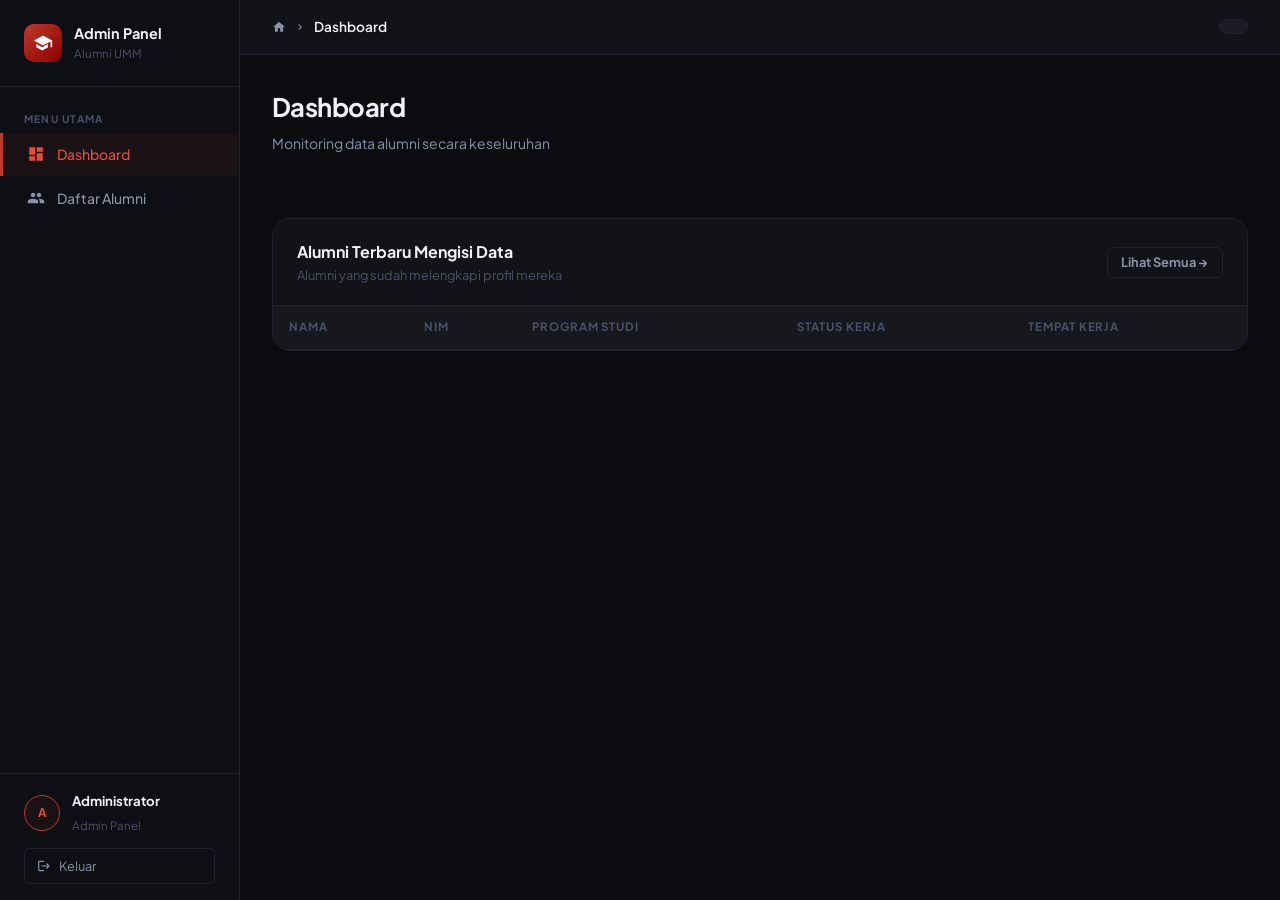
==== commit b18557b7: "Fix script path and redirect URLs in dashboard-admin" ====
--- a/pages/dashboard-admin.html
+++ b/pages/dashboard-admin.html
@@ -231,10 +231,10 @@
   <span id="toastMsg"></span>
 </div>
 
-<script src="../JS/script.js"></script>
+<script src="../js/script.js"></script>
 <script>
   // Auth guard
-  if (!isAdminLoggedIn()) window.location.href = 'pages/login-admin.html';
+  if (!isAdminLoggedIn()) window.location.href = 'login-admin.html';
 
   // Date display
   const d = new Date();
@@ -518,7 +518,7 @@
 
   function doLogout() {
     logout();
-    window.location.href = 'pages/login-admin.html';
+    window.location.href = 'login-admin.html';
   }
 
   function showToast(msg, type = 'success') {
--- a/css/style.css
+++ b/css/style.css
@@ -336,8 +336,7 @@
    DASHBOARD LAYOUT
    ============================================= */
 .dashboard-layout {
-  display: grid;
-  grid-template-columns: 240px 1fr;
+  display: block;
   min-height: 100vh;
 }
 
@@ -933,9 +932,6 @@
 
 @media (max-width: 640px) {
   .form-grid { grid-template-columns: 1fr; }
-  .dashboard-layout { grid-template-columns: 1fr; }
-  .sidebar { transform: translateX(-100%); }
-  .main-content { margin-left: 0; }
 }
 
 .radio-group {
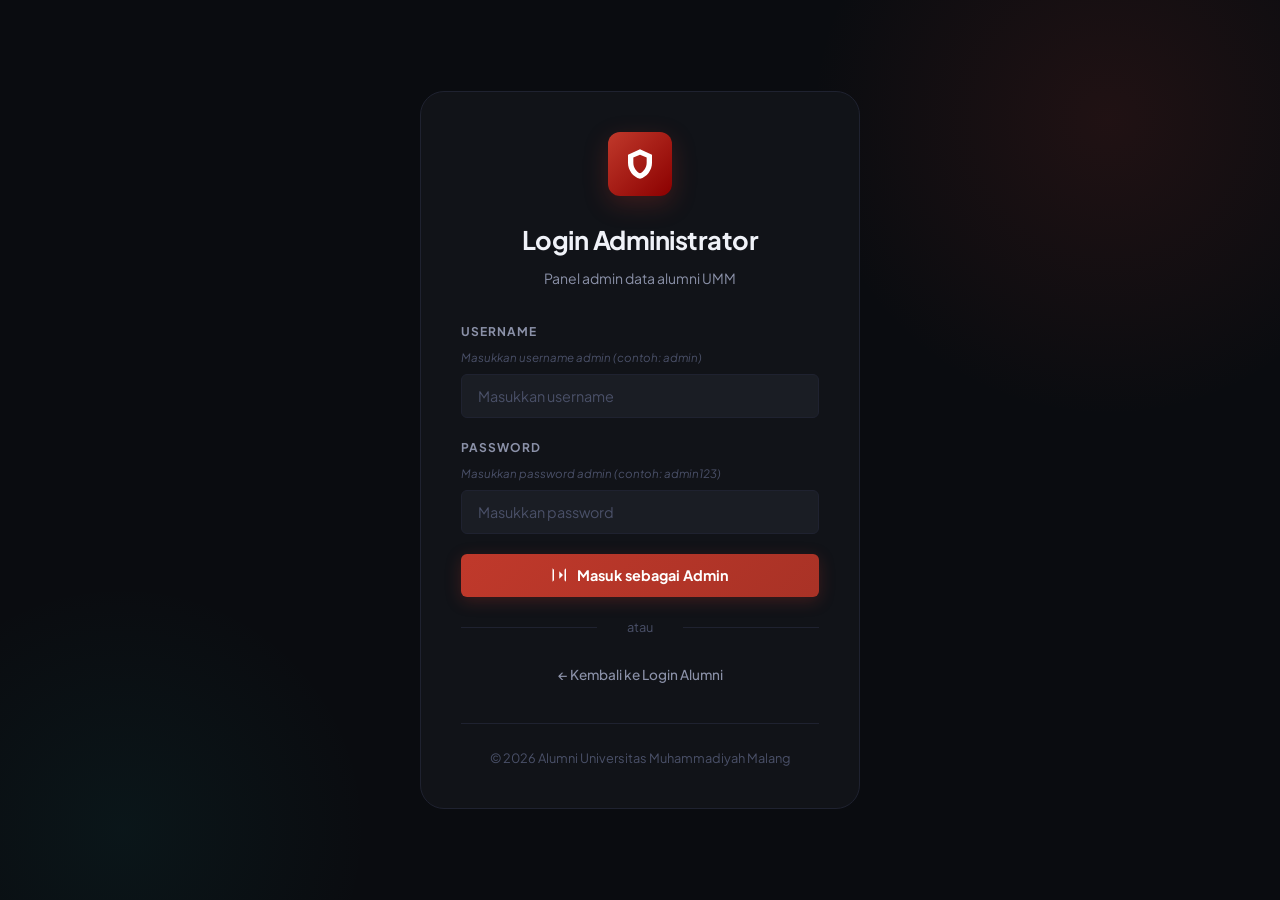
==== commit 627f4bde: "Fix case sensitivity in script.js file path" ====
--- a/pages/dashboard-admin.html
+++ b/pages/dashboard-admin.html
@@ -231,7 +231,7 @@
   <span id="toastMsg"></span>
 </div>
 
-<script src="../js/script.js"></script>
+<script src="../JS/script.js"></script>
 <script>
   // Auth guard
   if (!isAdminLoggedIn()) window.location.href = 'login-admin.html';
